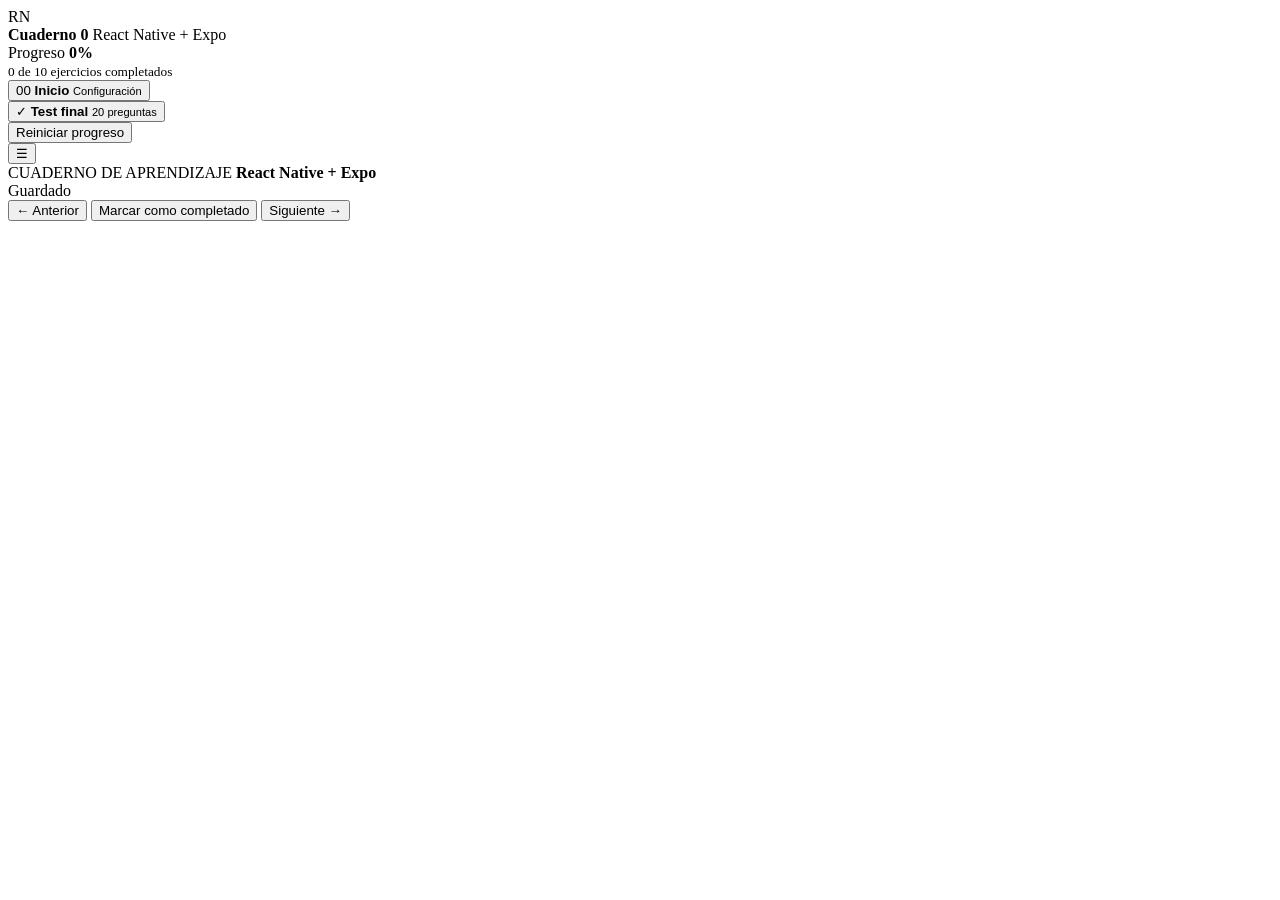
==== index.html @ 10291cf4 "Añade estructura web Cuaderno 0" ====
<!DOCTYPE html>
<html lang="es">
<head>
  <meta charset="UTF-8" />
  <meta name="viewport" content="width=device-width, initial-scale=1.0" />
  <meta name="description" content="Cuaderno 0 interactivo de React Native con Expo: configuración y diseño visual." />
  <title>Cuaderno 0 · React Native + Expo</title>
  <link rel="stylesheet" href="styles.css" />
</head>
<body>
  <div class="app-shell">
    <aside class="sidebar" id="sidebar">
      <div class="brand">
        <div class="brand-mark">RN</div>
        <div>
          <strong>Cuaderno 0</strong>
          <span>React Native + Expo</span>
        </div>
      </div>

      <div class="progress-card">
        <div class="progress-copy">
          <span>Progreso</span>
          <strong id="progressText">0%</strong>
        </div>
        <div class="progress-track" aria-label="Progreso del cuaderno">
          <div class="progress-bar" id="progressBar"></div>
        </div>
        <small id="progressDetail">0 de 10 ejercicios completados</small>
      </div>

      <nav class="exercise-nav" aria-label="Navegación del cuaderno">
        <button class="nav-item active" data-screen="intro">
          <span class="nav-index">00</span>
          <span>
            <strong>Inicio</strong>
            <small>Configuración</small>
          </span>
        </button>
        <div id="exerciseMenu"></div>
        <button class="nav-item" data-screen="quiz">
          <span class="nav-index">✓</span>
          <span>
            <strong>Test final</strong>
            <small>20 preguntas</small>
          </span>
        </button>
      </nav>

      <button id="resetProgress" class="reset-button">Reiniciar progreso</button>
    </aside>

    <div class="main-column">
      <header class="topbar">
        <button class="menu-button" id="menuButton" aria-label="Abrir menú">☰</button>
        <div class="topbar-title">
          <span id="screenEyebrow">CUADERNO DE APRENDIZAJE</span>
          <strong id="screenTitle">React Native + Expo</strong>
        </div>
        <div class="save-status" id="saveStatus">Guardado</div>
      </header>

      <main id="appContent" class="content"></main>

      <footer class="lesson-footer">
        <button id="prevButton" class="secondary-button">← Anterior</button>
        <button id="completeButton" class="complete-button hidden">Marcar como completado</button>
        <button id="nextButton" class="primary-button">Siguiente →</button>
      </footer>
    </div>
  </div>

  <div class="toast" id="toast" role="status" aria-live="polite"></div>

  <script src="app.js"></script>
</body>
</html>
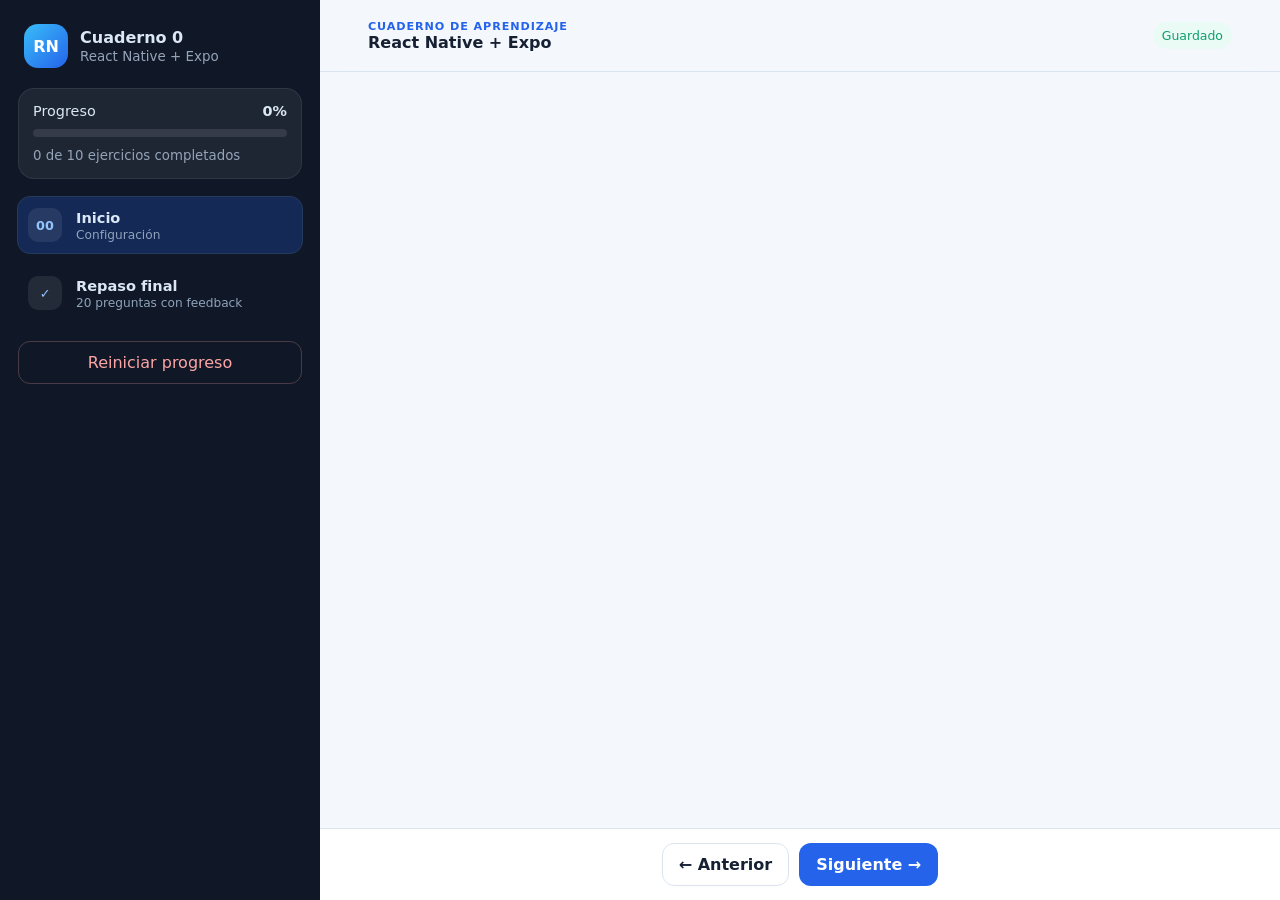
==== commit d5250ea7: "Actualiza Cuaderno 0 en modo aprendizaje" ====
--- a/index.html
+++ b/index.html
@@ -41,8 +41,8 @@
         <button class="nav-item" data-screen="quiz">
           <span class="nav-index">✓</span>
           <span>
-            <strong>Test final</strong>
-            <small>20 preguntas</small>
+            <strong>Repaso final</strong>
+            <small>20 preguntas con feedback</small>
           </span>
         </button>
       </nav>
--- a/styles.css
+++ b/styles.css
@@ -0,0 +1,854 @@
+:root {
+  --bg: #f4f7fb;
+  --surface: #ffffff;
+  --surface-2: #eef3f8;
+  --text: #152033;
+  --muted: #64748b;
+  --line: #dbe4ee;
+  --primary: #2563eb;
+  --primary-dark: #1d4ed8;
+  --success: #0f9f6e;
+  --warning: #d97706;
+  --danger: #dc2626;
+  --dark: #111827;
+  --code: #0b1220;
+  --code-border: #243247;
+  --sidebar: #101827;
+  --sidebar-text: #dbe7f5;
+  --radius: 18px;
+  --shadow: 0 14px 40px rgba(15, 23, 42, 0.08);
+}
+
+* { box-sizing: border-box; }
+
+html { scroll-behavior: smooth; }
+
+body {
+  margin: 0;
+  font-family: Inter, ui-sans-serif, system-ui, -apple-system, BlinkMacSystemFont, "Segoe UI", sans-serif;
+  color: var(--text);
+  background: var(--bg);
+}
+
+button, textarea, input { font: inherit; }
+
+button { cursor: pointer; }
+
+.app-shell {
+  min-height: 100vh;
+  display: grid;
+  grid-template-columns: 320px minmax(0, 1fr);
+}
+
+.sidebar {
+  position: sticky;
+  top: 0;
+  height: 100vh;
+  overflow-y: auto;
+  background: var(--sidebar);
+  color: var(--sidebar-text);
+  padding: 24px 18px;
+  z-index: 30;
+}
+
+.brand {
+  display: flex;
+  gap: 12px;
+  align-items: center;
+  padding: 0 6px 20px;
+}
+
+.brand-mark {
+  width: 44px;
+  height: 44px;
+  border-radius: 14px;
+  display: grid;
+  place-items: center;
+  font-weight: 900;
+  background: linear-gradient(135deg, #38bdf8, #2563eb);
+  color: white;
+}
+
+.brand strong,
+.brand span { display: block; }
+
+.brand span {
+  color: #94a3b8;
+  font-size: 0.84rem;
+  margin-top: 2px;
+}
+
+.progress-card {
+  background: rgba(255,255,255,.06);
+  border: 1px solid rgba(255,255,255,.08);
+  border-radius: 16px;
+  padding: 14px;
+  margin-bottom: 18px;
+}
+
+.progress-copy {
+  display: flex;
+  justify-content: space-between;
+  font-size: .9rem;
+}
+
+.progress-track {
+  height: 8px;
+  background: rgba(255,255,255,.1);
+  border-radius: 999px;
+  overflow: hidden;
+  margin: 10px 0 8px;
+}
+
+.progress-bar {
+  height: 100%;
+  width: 0%;
+  background: linear-gradient(90deg, #38bdf8, #22c55e);
+  transition: width .25s ease;
+}
+
+.progress-card small { color: #94a3b8; }
+
+.exercise-nav {
+  display: grid;
+  gap: 6px;
+}
+
+.nav-item {
+  width: 100%;
+  border: 0;
+  background: transparent;
+  color: inherit;
+  display: grid;
+  grid-template-columns: 38px 1fr;
+  gap: 10px;
+  text-align: left;
+  padding: 11px 10px;
+  border-radius: 12px;
+}
+
+.nav-item:hover { background: rgba(255,255,255,.06); }
+
+.nav-item.active {
+  background: rgba(37,99,235,.24);
+  outline: 1px solid rgba(96,165,250,.25);
+}
+
+.nav-item.completed .nav-index {
+  background: #0f9f6e;
+  color: white;
+}
+
+.nav-index {
+  width: 34px;
+  height: 34px;
+  border-radius: 10px;
+  display: grid;
+  place-items: center;
+  background: rgba(255,255,255,.08);
+  color: #93c5fd;
+  font-weight: 800;
+  font-size: .8rem;
+}
+
+.nav-item strong,
+.nav-item small { display: block; }
+
+.nav-item strong {
+  font-size: .91rem;
+  margin-top: 1px;
+}
+
+.nav-item small {
+  color: #8fa3ba;
+  font-size: .76rem;
+  margin-top: 2px;
+}
+
+.reset-button {
+  width: 100%;
+  margin-top: 20px;
+  padding: 11px 12px;
+  color: #fca5a5;
+  border: 1px solid rgba(252,165,165,.25);
+  border-radius: 12px;
+  background: transparent;
+}
+
+.main-column {
+  min-width: 0;
+  display: grid;
+  grid-template-rows: auto 1fr auto;
+  min-height: 100vh;
+}
+
+.topbar {
+  position: sticky;
+  top: 0;
+  z-index: 20;
+  height: 72px;
+  background: rgba(244,247,251,.9);
+  backdrop-filter: blur(14px);
+  border-bottom: 1px solid var(--line);
+  display: flex;
+  align-items: center;
+  gap: 14px;
+  padding: 0 clamp(18px, 4vw, 48px);
+}
+
+.menu-button {
+  display: none;
+  border: 1px solid var(--line);
+  background: var(--surface);
+  border-radius: 10px;
+  width: 40px;
+  height: 40px;
+}
+
+.topbar-title span,
+.topbar-title strong { display: block; }
+
+.topbar-title span {
+  font-size: .7rem;
+  font-weight: 800;
+  color: var(--primary);
+  letter-spacing: .08em;
+}
+
+.topbar-title strong { font-size: 1rem; }
+
+.save-status {
+  margin-left: auto;
+  font-size: .78rem;
+  color: var(--success);
+  background: #e9fbf4;
+  padding: 6px 9px;
+  border-radius: 999px;
+}
+
+.content {
+  width: min(1040px, calc(100% - 36px));
+  margin: 0 auto;
+  padding: 40px 0 48px;
+}
+
+.lesson-footer {
+  position: sticky;
+  bottom: 0;
+  z-index: 15;
+  display: flex;
+  gap: 10px;
+  justify-content: center;
+  padding: 14px 22px;
+  border-top: 1px solid var(--line);
+  background: rgba(255,255,255,.94);
+  backdrop-filter: blur(12px);
+}
+
+.primary-button,
+.secondary-button,
+.complete-button,
+.action-button {
+  border-radius: 12px;
+  padding: 11px 16px;
+  font-weight: 800;
+  border: 1px solid transparent;
+}
+
+.primary-button {
+  background: var(--primary);
+  color: white;
+}
+
+.primary-button:hover { background: var(--primary-dark); }
+
+.secondary-button {
+  background: white;
+  color: var(--text);
+  border-color: var(--line);
+}
+
+.complete-button {
+  background: #e9fbf4;
+  border-color: #b9eedc;
+  color: #087a56;
+}
+
+.complete-button.completed {
+  background: var(--success);
+  color: white;
+}
+
+.hidden { display: none !important; }
+
+.hero {
+  background:
+    radial-gradient(circle at 85% 20%, rgba(56,189,248,.22), transparent 25%),
+    linear-gradient(135deg, #111827, #172554);
+  color: white;
+  border-radius: 28px;
+  padding: clamp(28px, 6vw, 62px);
+  box-shadow: var(--shadow);
+}
+
+.hero .eyebrow,
+.lesson-heading .eyebrow {
+  color: #67e8f9;
+  font-size: .78rem;
+  letter-spacing: .12em;
+  font-weight: 900;
+}
+
+.hero h1 {
+  font-size: clamp(2.1rem, 5vw, 4.4rem);
+  line-height: 1;
+  margin: 14px 0;
+  max-width: 760px;
+}
+
+.hero p {
+  color: #cbd5e1;
+  font-size: 1.05rem;
+  max-width: 760px;
+  line-height: 1.7;
+}
+
+.hero-badges,
+.meta-row {
+  display: flex;
+  flex-wrap: wrap;
+  gap: 8px;
+  margin-top: 20px;
+}
+
+.badge {
+  display: inline-flex;
+  align-items: center;
+  gap: 6px;
+  border-radius: 999px;
+  padding: 7px 10px;
+  font-size: .8rem;
+  font-weight: 800;
+  background: var(--surface-2);
+  color: #334155;
+}
+
+.hero .badge {
+  background: rgba(255,255,255,.09);
+  color: #e2e8f0;
+}
+
+.section {
+  margin-top: 28px;
+  background: var(--surface);
+  border: 1px solid var(--line);
+  border-radius: var(--radius);
+  padding: clamp(20px, 4vw, 34px);
+  box-shadow: 0 8px 28px rgba(15,23,42,.04);
+}
+
+.section h2 {
+  margin: 0 0 10px;
+  font-size: 1.35rem;
+}
+
+.section h3 {
+  margin: 24px 0 8px;
+  font-size: 1rem;
+}
+
+.section p,
+.section li {
+  line-height: 1.7;
+}
+
+.section-label {
+  display: inline-flex;
+  align-items: center;
+  gap: 7px;
+  margin-bottom: 12px;
+  color: var(--primary);
+  font-size: .78rem;
+  font-weight: 900;
+  letter-spacing: .08em;
+}
+
+.lesson-heading h1 {
+  margin: 8px 0;
+  font-size: clamp(2rem, 4vw, 3.4rem);
+}
+
+.lesson-heading .lead {
+  max-width: 760px;
+  color: var(--muted);
+  line-height: 1.7;
+}
+
+.learning-grid,
+.info-grid {
+  display: grid;
+  grid-template-columns: repeat(3, 1fr);
+  gap: 12px;
+  margin-top: 18px;
+}
+
+.mini-card {
+  background: var(--surface-2);
+  border-radius: 14px;
+  padding: 16px;
+}
+
+.mini-card strong {
+  display: block;
+  margin-bottom: 5px;
+}
+
+.mini-card small {
+  color: var(--muted);
+  line-height: 1.5;
+}
+
+.visual {
+  background: #f8fafc;
+  border: 1px dashed #b8c7d9;
+  border-radius: 16px;
+  padding: 18px;
+  overflow-x: auto;
+}
+
+.mock-phone {
+  width: min(320px, 100%);
+  margin: 0 auto;
+  background: #0f172a;
+  border: 8px solid #1e293b;
+  border-radius: 30px;
+  padding: 18px;
+  color: white;
+  min-height: 430px;
+  display: flex;
+  flex-direction: column;
+  justify-content: center;
+}
+
+.mock-ui-card {
+  background: white;
+  color: #172033;
+  border-radius: 18px;
+  padding: 20px;
+  box-shadow: 0 16px 40px rgba(0,0,0,.18);
+}
+
+.mock-ui-card h3 { margin: 0 0 6px; }
+
+.mock-muted { color: #64748b; }
+
+.mock-button {
+  margin-top: 16px;
+  background: #2563eb;
+  color: white;
+  text-align: center;
+  padding: 11px;
+  border-radius: 10px;
+  font-weight: 800;
+}
+
+.flow {
+  display: flex;
+  align-items: center;
+  flex-wrap: wrap;
+  gap: 8px;
+}
+
+.flow span {
+  background: #e8eef7;
+  border-radius: 10px;
+  padding: 10px 12px;
+  font-weight: 800;
+  font-size: .88rem;
+}
+
+.flow b { color: var(--primary); }
+
+.code-block {
+  position: relative;
+  background: var(--code);
+  border: 1px solid var(--code-border);
+  border-radius: 15px;
+  color: #d9e6f3;
+  overflow: hidden;
+  margin: 12px 0;
+}
+
+.code-block pre {
+  margin: 0;
+  padding: 19px;
+  overflow-x: auto;
+  font-family: "SFMono-Regular", Consolas, "Liberation Mono", monospace;
+  font-size: .88rem;
+  line-height: 1.65;
+  white-space: pre;
+}
+
+.copy-code {
+  position: absolute;
+  top: 10px;
+  right: 10px;
+  background: #1f2b3d;
+  color: #cbd5e1;
+  border: 1px solid #334155;
+  border-radius: 8px;
+  padding: 6px 8px;
+  font-size: .72rem;
+}
+
+.steps {
+  display: grid;
+  gap: 12px;
+}
+
+.step {
+  display: grid;
+  grid-template-columns: 36px 1fr;
+  gap: 12px;
+  align-items: start;
+}
+
+.step-number {
+  width: 34px;
+  height: 34px;
+  display: grid;
+  place-items: center;
+  border-radius: 10px;
+  background: #dbeafe;
+  color: #1d4ed8;
+  font-weight: 900;
+}
+
+.step p { margin: 3px 0 0; }
+
+.checkpoint-list {
+  display: grid;
+  gap: 10px;
+}
+
+.checkpoint {
+  display: flex;
+  gap: 10px;
+  align-items: flex-start;
+  background: #f8fafc;
+  border: 1px solid var(--line);
+  padding: 13px;
+  border-radius: 12px;
+}
+
+.checkpoint input { margin-top: 4px; }
+
+.editor-wrap {
+  overflow: hidden;
+  border-radius: 16px;
+  border: 1px solid var(--code-border);
+  background: var(--code);
+}
+
+.editor-toolbar {
+  display: flex;
+  align-items: center;
+  justify-content: space-between;
+  padding: 10px 12px;
+  background: #111c2d;
+  color: #94a3b8;
+  font-size: .76rem;
+}
+
+.editor-actions {
+  display: flex;
+  gap: 7px;
+}
+
+.editor-actions button {
+  background: #1f2b3d;
+  border: 1px solid #334155;
+  color: #dbe6f2;
+  border-radius: 8px;
+  padding: 6px 9px;
+}
+
+.code-editor {
+  width: 100%;
+  min-height: 360px;
+  resize: vertical;
+  border: 0;
+  outline: 0;
+  padding: 18px;
+  background: var(--code);
+  color: #dbeafe;
+  font-family: "SFMono-Regular", Consolas, "Liberation Mono", monospace;
+  font-size: .93rem;
+  line-height: 1.65;
+  tab-size: 2;
+}
+
+.reflection {
+  width: 100%;
+  min-height: 120px;
+  resize: vertical;
+  border: 1px solid var(--line);
+  border-radius: 12px;
+  padding: 13px;
+  color: var(--text);
+  background: #fff;
+}
+
+.reveal-stack {
+  display: grid;
+  gap: 10px;
+}
+
+.reveal-button {
+  width: 100%;
+  text-align: left;
+  display: flex;
+  justify-content: space-between;
+  gap: 12px;
+  border: 1px solid var(--line);
+  background: white;
+  padding: 13px 15px;
+  border-radius: 12px;
+  color: var(--text);
+  font-weight: 800;
+}
+
+.reveal-panel {
+  border-left: 4px solid #f59e0b;
+  background: #fff7ed;
+  border-radius: 0 12px 12px 0;
+  padding: 14px;
+  margin-top: -4px;
+}
+
+.reveal-panel.solution {
+  border-left-color: #0f9f6e;
+  background: #ecfdf5;
+}
+
+.knowledge-check {
+  border: 1px solid #bfdbfe;
+  background: #eff6ff;
+  border-radius: 15px;
+  padding: 18px;
+}
+
+.knowledge-check .options {
+  display: grid;
+  gap: 8px;
+  margin: 14px 0;
+}
+
+.option-button {
+  text-align: left;
+  background: white;
+  border: 1px solid #cbd5e1;
+  border-radius: 11px;
+  padding: 11px 12px;
+}
+
+.option-button.selected { border-color: var(--primary); background: #dbeafe; }
+.option-button.correct { border-color: var(--success); background: #ecfdf5; }
+.option-button.incorrect { border-color: var(--danger); background: #fef2f2; }
+
+.feedback {
+  margin-top: 12px;
+  border-radius: 11px;
+  padding: 11px 12px;
+  font-size: .92rem;
+  line-height: 1.5;
+}
+
+.feedback.good { background: #ecfdf5; color: #086046; }
+.feedback.bad { background: #fef2f2; color: #991b1b; }
+
+.callout {
+  border-radius: 14px;
+  padding: 15px;
+  border-left: 4px solid;
+}
+
+.callout.info { background: #eff6ff; border-color: #3b82f6; }
+.callout.warning { background: #fff7ed; border-color: #f59e0b; }
+.callout.success { background: #ecfdf5; border-color: #10b981; }
+
+.recap-list {
+  display: grid;
+  gap: 8px;
+  padding-left: 0;
+  list-style: none;
+}
+
+.recap-list li::before {
+  content: "✓";
+  color: var(--success);
+  font-weight: 900;
+  margin-right: 8px;
+}
+
+.quiz-header {
+  display: flex;
+  justify-content: space-between;
+  gap: 18px;
+  align-items: start;
+  margin-bottom: 18px;
+}
+
+.quiz-score {
+  min-width: 130px;
+  text-align: center;
+  background: var(--dark);
+  color: white;
+  border-radius: 16px;
+  padding: 16px;
+}
+
+.quiz-score strong {
+  display: block;
+  font-size: 1.8rem;
+}
+
+.quiz-question {
+  margin-bottom: 14px;
+  border: 1px solid var(--line);
+  background: white;
+  border-radius: 16px;
+  padding: 18px;
+}
+
+.quiz-question h3 {
+  margin: 0 0 12px;
+  line-height: 1.45;
+}
+
+.quiz-options {
+  display: grid;
+  gap: 8px;
+}
+
+.quiz-option {
+  display: flex;
+  gap: 9px;
+  padding: 10px 11px;
+  border-radius: 10px;
+  border: 1px solid var(--line);
+}
+
+.quiz-option:hover { background: #f8fafc; }
+
+.quiz-explanation {
+  margin-top: 12px;
+  padding: 11px;
+  border-radius: 10px;
+  background: #f8fafc;
+  color: #475569;
+  line-height: 1.55;
+}
+
+.quiz-actions {
+  display: flex;
+  gap: 10px;
+  flex-wrap: wrap;
+  margin: 22px 0;
+}
+
+.table-wrap { overflow-x: auto; }
+
+table {
+  width: 100%;
+  border-collapse: collapse;
+}
+
+th, td {
+  border-bottom: 1px solid var(--line);
+  padding: 10px 12px;
+  text-align: left;
+  vertical-align: top;
+}
+
+th { background: #f8fafc; }
+
+.toast {
+  position: fixed;
+  right: 22px;
+  bottom: 90px;
+  z-index: 100;
+  opacity: 0;
+  transform: translateY(10px);
+  pointer-events: none;
+  background: #111827;
+  color: white;
+  padding: 10px 13px;
+  border-radius: 10px;
+  transition: .2s ease;
+  font-size: .86rem;
+}
+
+.toast.show {
+  opacity: 1;
+  transform: translateY(0);
+}
+
+@media (max-width: 980px) {
+  .app-shell { grid-template-columns: 1fr; }
+
+  .sidebar {
+    position: fixed;
+    left: 0;
+    transform: translateX(-105%);
+    width: min(320px, 90vw);
+    transition: transform .22s ease;
+    box-shadow: 20px 0 50px rgba(0,0,0,.2);
+  }
+
+  .sidebar.open { transform: translateX(0); }
+
+  .menu-button { display: grid; place-items: center; }
+
+  .learning-grid,
+  .info-grid { grid-template-columns: 1fr 1fr; }
+}
+
+@media (max-width: 640px) {
+  .content {
+    width: min(100% - 24px, 1040px);
+    padding-top: 22px;
+  }
+
+  .topbar {
+    height: 64px;
+    padding: 0 12px;
+  }
+
+  .save-status { display: none; }
+
+  .learning-grid,
+  .info-grid { grid-template-columns: 1fr; }
+
+  .section { padding: 18px; }
+
+  .lesson-footer {
+    padding: 10px 8px;
+    gap: 6px;
+  }
+
+  .lesson-footer button {
+    flex: 1;
+    padding: 10px 8px;
+    font-size: .82rem;
+  }
+
+  .quiz-header { display: block; }
+
+  .quiz-score {
+    width: 100%;
+    margin-top: 12px;
+  }
+
+  .code-editor { min-height: 300px; }
+}
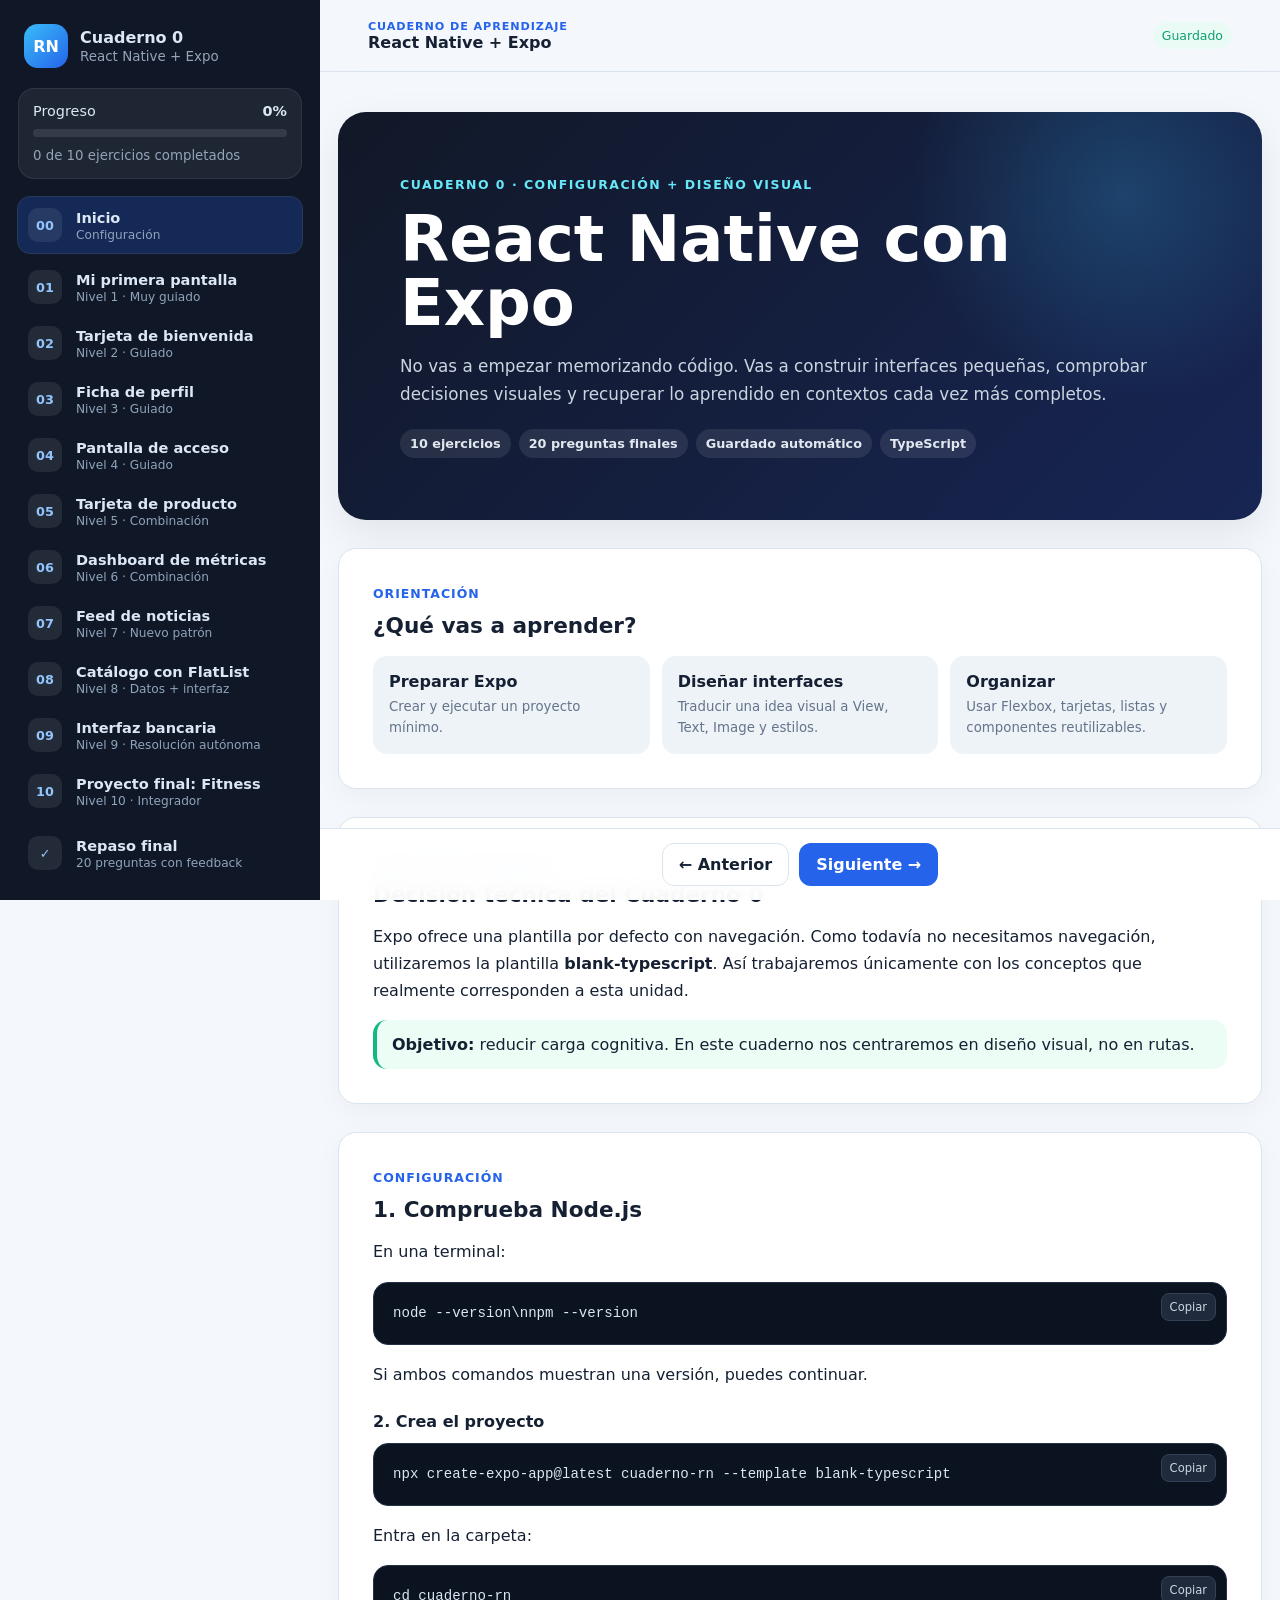
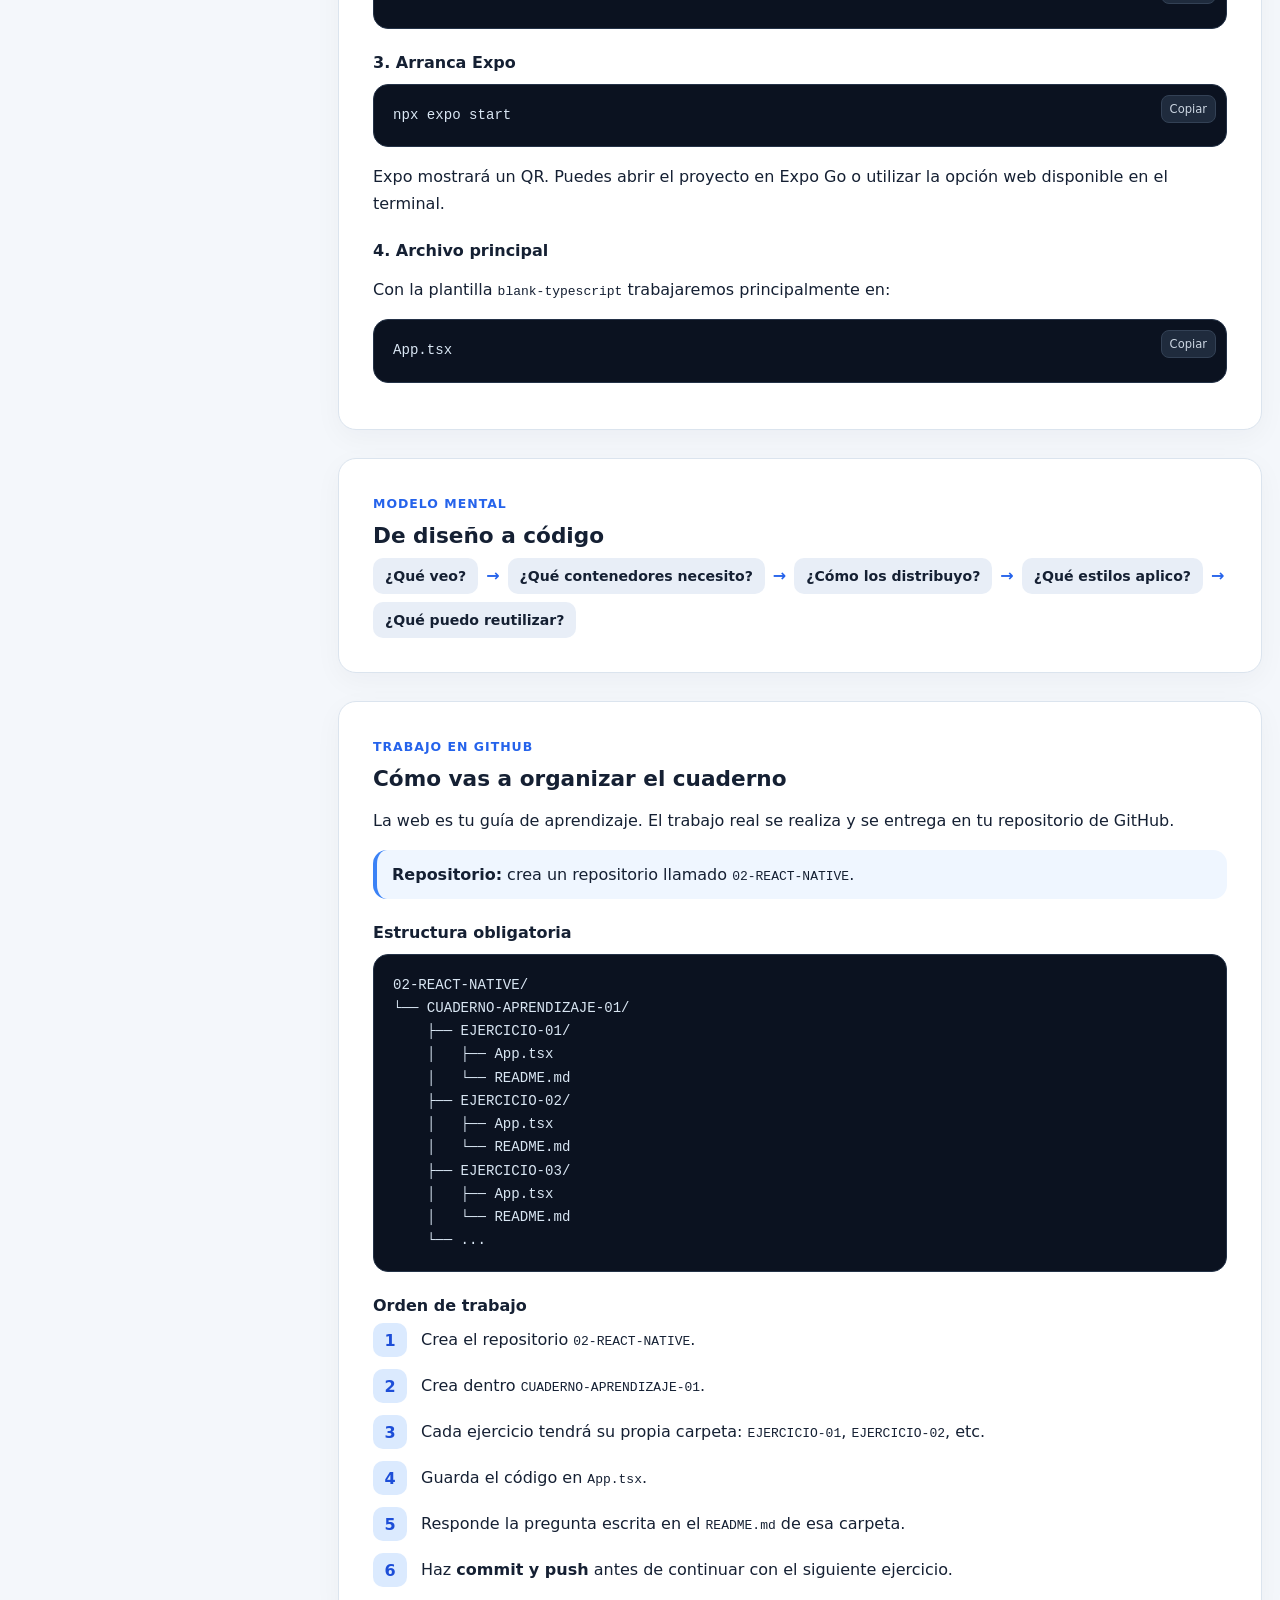
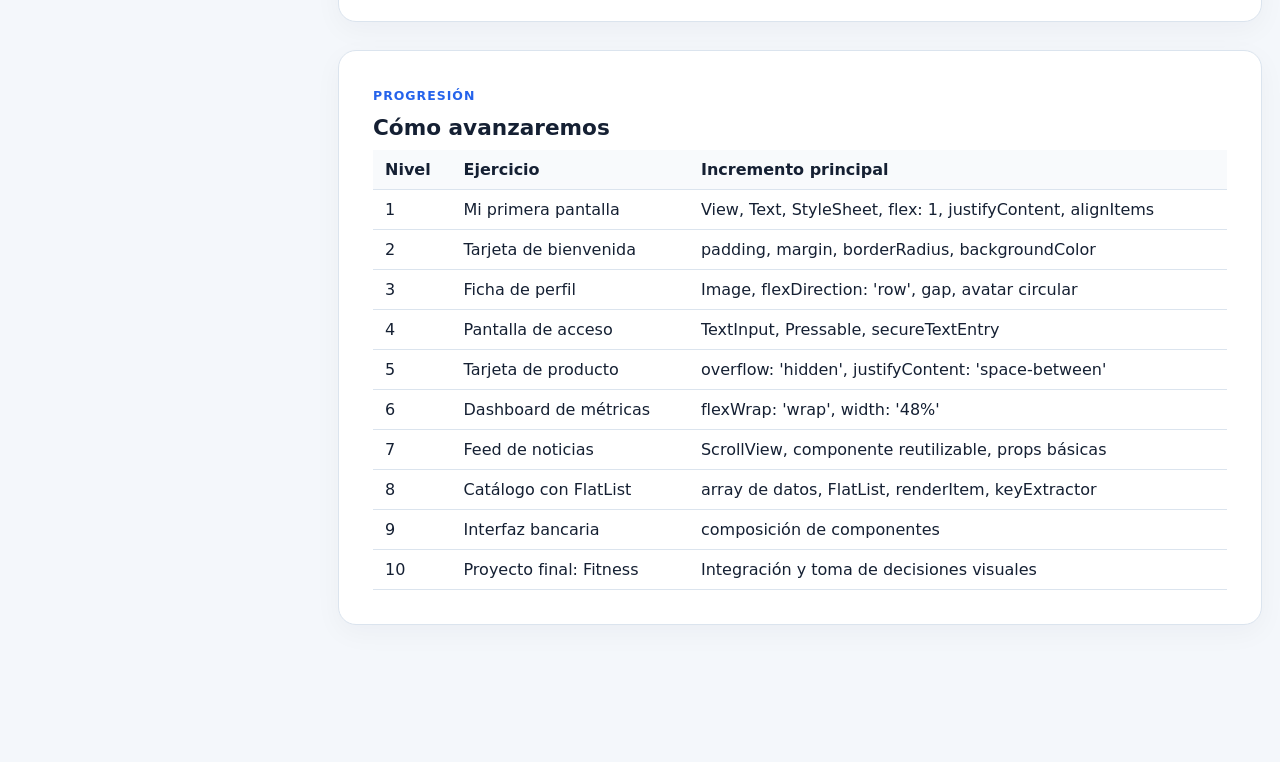
==== commit 08708d14: "Fuerza recarga de assets en GitHub Pages" ====
--- a/index.html
+++ b/index.html
@@ -5,7 +5,7 @@
   <meta name="viewport" content="width=device-width, initial-scale=1.0" />
   <meta name="description" content="Cuaderno 0 interactivo de React Native con Expo: configuración y diseño visual." />
   <title>Cuaderno 0 · React Native + Expo</title>
-  <link rel="stylesheet" href="styles.css" />
+  <link rel="stylesheet" href="styles.css?v=20260923-1728" />
 </head>
 <body>
   <div class="app-shell">
@@ -72,6 +72,6 @@
 
   <div class="toast" id="toast" role="status" aria-live="polite"></div>
 
-  <script src="app.js"></script>
+  <script src="app.js?v=20260923-1728"></script>
 </body>
 </html>
--- a/styles.css
+++ b/styles.css
@@ -851,4 +851,133 @@
   }
 
   .code-editor { min-height: 300px; }
-}+}
+
+
+.code-learning {
+  display: grid;
+  gap: 12px;
+  margin-top: 16px;
+}
+
+.code-explanation-row {
+  display: grid;
+  grid-template-columns: minmax(220px, 0.9fr) minmax(0, 1.5fr);
+  gap: 0;
+  align-items: stretch;
+  border: 1px solid var(--line);
+  border-radius: 14px;
+  overflow: hidden;
+  background: #fff;
+}
+
+.code-explanation-row code {
+  display: block;
+  padding: 14px;
+  background: #0b1220;
+  color: #dbeafe;
+  white-space: pre-wrap;
+  overflow-wrap: anywhere;
+  font-family: "SFMono-Regular", Consolas, "Liberation Mono", monospace;
+  font-size: .84rem;
+  line-height: 1.55;
+}
+
+.code-explanation-row p {
+  margin: 0;
+  padding: 14px;
+  line-height: 1.65;
+  color: #334155;
+}
+
+.learning-sequence {
+  display: flex;
+  flex-wrap: wrap;
+  gap: 8px;
+  margin-top: 14px;
+}
+
+.learning-sequence span {
+  padding: 8px 10px;
+  border-radius: 999px;
+  background: #e8eef7;
+  color: #334155;
+  font-size: .8rem;
+  font-weight: 800;
+}
+
+.learning-note {
+  background: #ecfeff;
+  border-left: 4px solid #06b6d4;
+  padding: 14px;
+  border-radius: 0 12px 12px 0;
+  margin: 14px 0;
+}
+
+@media (max-width: 700px) {
+  .code-explanation-row {
+    grid-template-columns: 1fr;
+  }
+}
+
+
+.modify-layout {
+  display: grid;
+  grid-template-columns: minmax(0, 1.35fr) minmax(300px, 0.65fr);
+  gap: 28px;
+  align-items: start;
+  margin-top: 18px;
+}
+
+.modify-steps {
+  min-width: 0;
+}
+
+.modify-preview {
+  min-width: 0;
+}
+
+.preview-sticky {
+  position: sticky;
+  top: 94px;
+}
+
+.preview-caption {
+  display: flex;
+  justify-content: space-between;
+  gap: 10px;
+  align-items: baseline;
+  margin-bottom: 10px;
+}
+
+.preview-caption strong {
+  font-size: .98rem;
+}
+
+.preview-caption span {
+  color: var(--muted);
+  font-size: .78rem;
+}
+
+.modify-preview .visual {
+  padding: 14px;
+}
+
+.modify-preview .mock-phone {
+  width: min(290px, 100%);
+  min-height: 390px;
+}
+
+@media (max-width: 900px) {
+  .modify-layout {
+    grid-template-columns: 1fr;
+  }
+
+  .preview-sticky {
+    position: static;
+  }
+
+  .modify-preview .mock-phone {
+    width: min(320px, 100%);
+  }
+}
